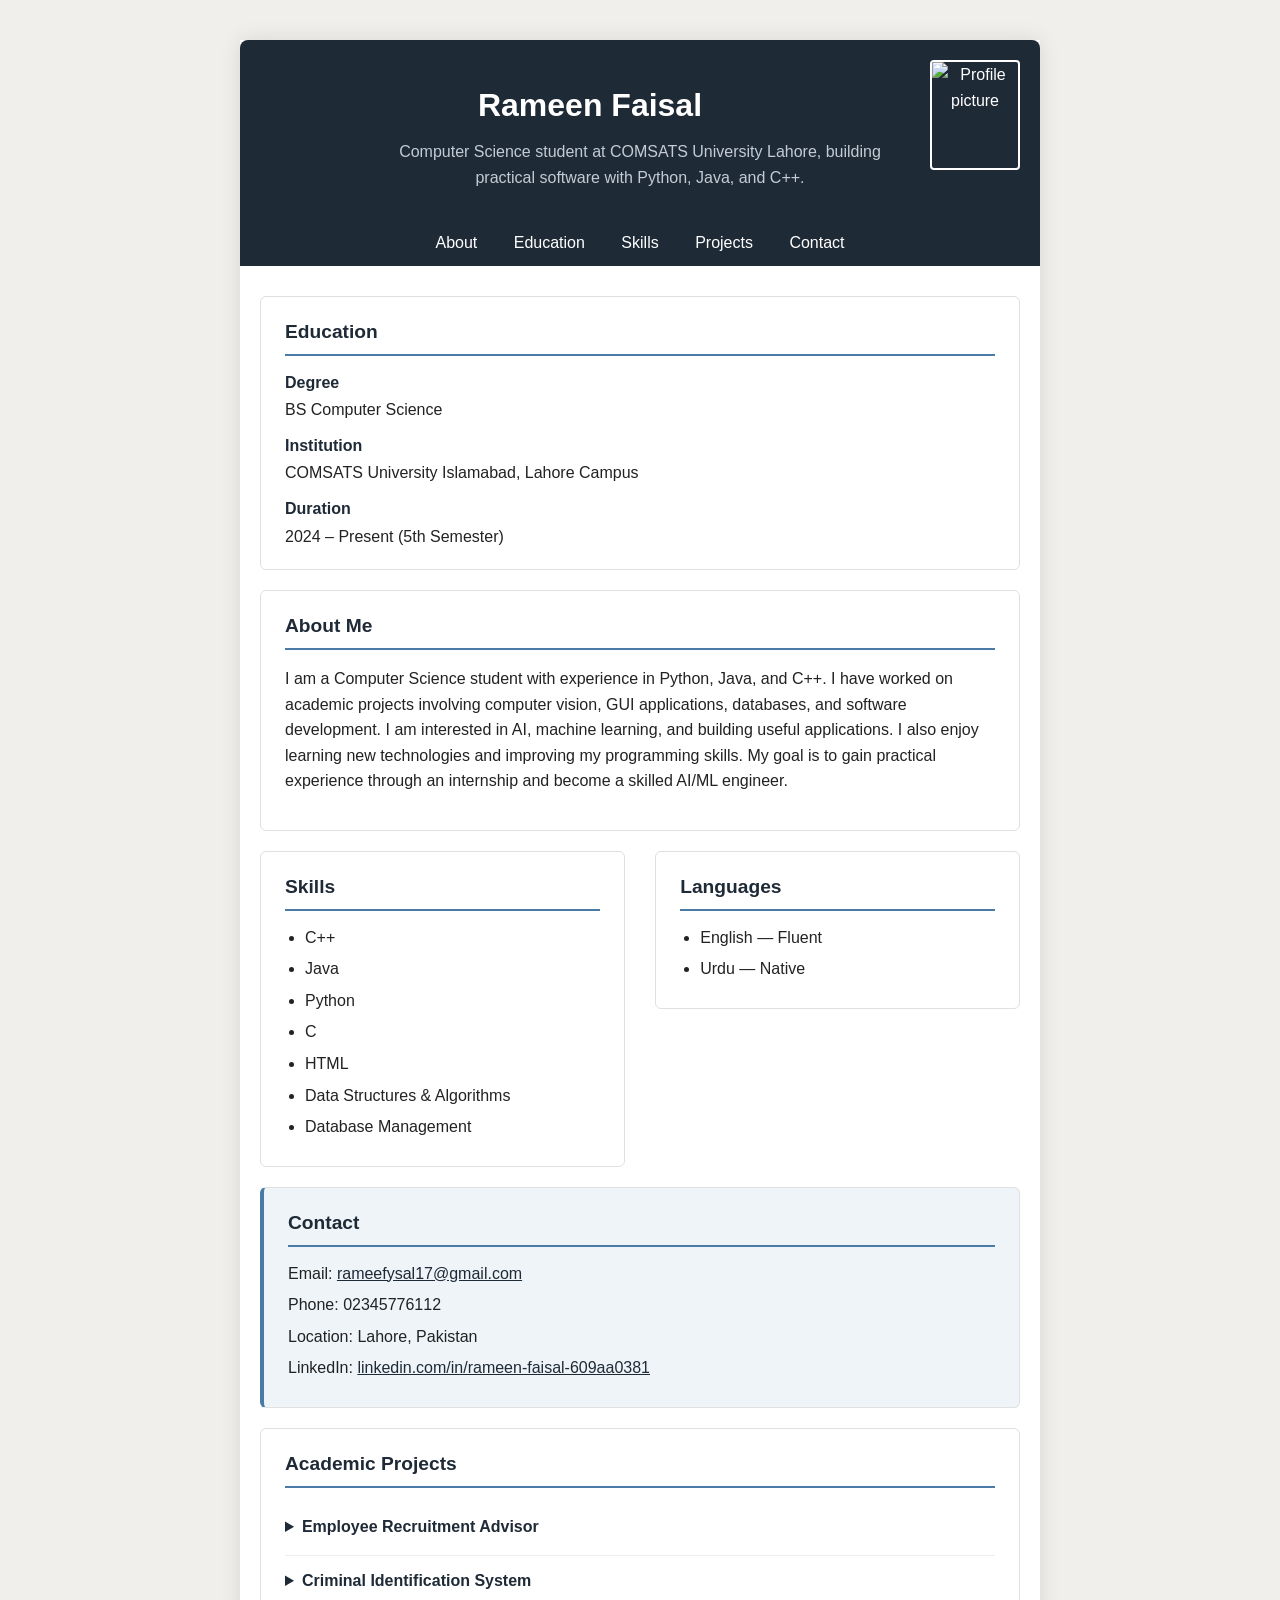
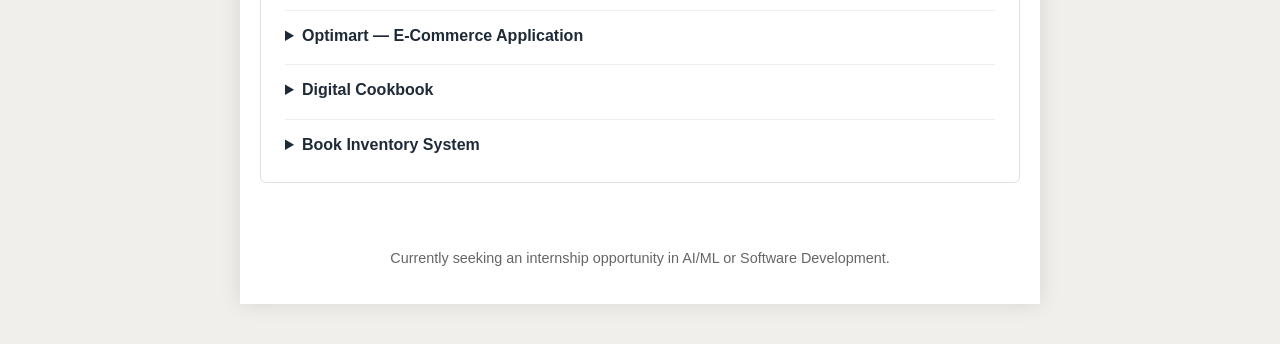
==== lab-1/index.html @ b45e9159 "Add files via upload" ====
<!doctype html>

<html lang="en">
  <head>
    <meta charset="UTF-8" />
    <meta name="viewport" content="width=device-width, initial-scale=1.0" />
    <title>Rameen Faisal — CV</title>
    <link rel="stylesheet" href="style.css" />
  </head>

  <body>
    <header>
      <img
        src="https://via.placeholder.com/150"
        alt="Profile picture"
        class="profile-photo"
      />

      <h1>Rameen Faisal</h1>

      <p class="tagline">
        Computer Science student at COMSATS University Lahore, building
        practical software with Python, Java, and C++.
      </p>
    </header>

    <nav>
      <a href="#about">About</a>
      <a href="#education">Education</a>
      <a href="#skills">Skills</a>
      <a href="#projects">Projects</a>
      <a href="#contact">Contact</a>
    </nav>

    <main>
      <section id="education">
        <h2>Education</h2>

        <dl>
          <dt>Degree</dt>
          <dd>BS Computer Science</dd>

          <dt>Institution</dt>
          <dd>COMSATS University Islamabad, Lahore Campus</dd>

          <dt>Duration</dt>
          <dd>2024 – Present (5th Semester)</dd>
        </dl>
      </section>

      <section id="about">
        <h2>About Me</h2>

        <p>
          I am a Computer Science student with experience in Python, Java, and
          C++. I have worked on academic projects involving computer vision, GUI
          applications, databases, and software development. I am interested in
          AI, machine learning, and building useful applications. I also enjoy
          learning new technologies and improving my programming skills. My goal
          is to gain practical experience through an internship and become a
          skilled AI/ML engineer.
        </p>
      </section>

      <section id="skills">
        <h2>Skills</h2>

        <ul>
          <li>C++</li>
          <li>Java</li>
          <li>Python</li>
          <li>C</li>
          <li>HTML</li>
          <li>Data Structures &amp; Algorithms</li>
          <li>Database Management</li>
        </ul>
      </section>

      <section id="languages">
        <h2>Languages</h2>

        <ul>
          <li>English — Fluent</li>
          <li>Urdu — Native</li>
        </ul>
      </section>

      <section id="contact">
        <h2>Contact</h2>

        <ul class="contact-list">
          <li>
            Email:
            <a href="mailto:rameefysal17@gmail.com"> rameefysal17@gmail.com </a>
          </li>

          <li>Phone: 02345776112</li>

          <li>Location: Lahore, Pakistan</li>

          <li>
            LinkedIn:
            <a
              href="https://linkedin.com/in/rameen-faisal-609aa0381"
              target="_blank"
              rel="noopener"
            >
              linkedin.com/in/rameen-faisal-609aa0381
            </a>
          </li>
        </ul>
      </section>

      <section id="projects">
        <h2>Academic Projects</h2>

        <article>
          <details>
            <summary>Employee Recruitment Advisor</summary>

            <p><strong>Python · NLP</strong></p>

            <ul>
              <li>
                Built a logic-based recruitment advisor in Python that screens
                and evaluates candidates by matching CV data against both
                custom-built and pre-existing job templates.
              </li>

              <li>
                Designed a system to automatically fetch and parse key details
                from candidate CVs, applying rule-based matching logic to score
                and rank applicants, reducing manual screening effort.
              </li>
            </ul>
          </details>
        </article>

        <article>
          <details>
            <summary>Criminal Identification System</summary>

            <p><strong>Java · OpenCV · JavaFX</strong></p>

            <ul>
              <li>
                Developed a real-time face detection system using OpenCV to
                identify individuals and retrieve their criminal records from a
                database.
              </li>

              <li>
                Designed an intuitive JavaFX GUI to display suspect profiles and
                match results with previous records.
              </li>
            </ul>
          </details>
        </article>

        <article>
          <details>
            <summary>Optimart — E-Commerce Application</summary>

            <p><strong>Java · JavaFX · JSON</strong></p>

            <ul>
              <li>
                Built a fully functional e-commerce desktop application with a
                JavaFX GUI supporting product browsing, cart management, order
                placement, and automated bill generation.
              </li>

              <li>
                Implemented JSON file-based storage to persist product, user,
                and order history data across sessions.
              </li>
            </ul>
          </details>
        </article>

        <article>
          <details>
            <summary>Digital Cookbook</summary>

            <p><strong>C++</strong></p>

            <ul>
              <li>
                Developed a desktop application in C++ for storing, adding, and
                searching recipes with a clean and user-friendly interface.
              </li>
            </ul>
          </details>
        </article>

        <article>
          <details>
            <summary>Book Inventory System</summary>

            <p><strong>Database Design · SQL</strong></p>

            <ul>
              <li>
                Designed and implemented a relational database system to manage
                a library's book inventory, including cataloguing, stock
                tracking, and query operations.
              </li>

              <li>
                Applied core database concepts including entity-relationship
                modelling, normalization, and structured SQL queries for
                efficient data retrieval.
              </li>
            </ul>
          </details>
        </article>
      </section>
    </main>

    <footer>
      <p>
        Currently seeking an internship opportunity in AI/ML or Software
        Development.
      </p>
    </footer>
  </body>
</html>
---- lab-1/style.css ----
:root {
  color-scheme: light;
}

* {
  box-sizing: border-box;
}

html {
  background: #f0efec;
}
body {
  width: 800px;
  max-width: 92%;
  margin: 40px auto;
  font-family: Arial, Helvetica, sans-serif;
  color: #222222;
  background: #ffffff;
  box-shadow: 0 0 20px rgba(0, 0, 0, 0.1);
  line-height: 1.6;
}

header {
  background: #1f2a37;
  color: #ffffff;
  text-align: center;
  padding: 20px;
  border-radius: 8px 8px 0 0;
  overflow: hidden;
}
.profile-photo {
  float: right;
  width: 90px;
  height: 110px;
  border-radius: 4px;
  border: 2px solid #ffffff;
  object-fit: cover;
  margin: 0 0 10px 10px;
}
header h1 {
  margin: 20px 0 8px;
  font-size: 2rem;
  color: #ffffff;
}
.tagline {
  max-width: 500px;
  margin: 0 auto 10px;
  color: #c3ccd4;
}

nav {
  background: #1f2a37;
  padding: 10px 0;
  text-align: center;
}
nav a {
  color: #ffffff;
  text-decoration: none;
  margin: 0 12px;
  padding: 6px 4px;
  border-bottom: 2px solid transparent;
}
nav a:hover {
  border-bottom-color: #4a7ba6;
}

main {
  max-width: 850px;
  margin: 30px auto;
  padding: 0 20px;
}

section {
  background: #ffffff;
  border: 1px solid #e0e0e0;
  border-radius: 6px;
  padding: 20px 24px;
  margin-bottom: 20px;
  color: #222222;
}
section h2 {
  margin-top: 0;
  margin-bottom: 14px;
  padding-bottom: 6px;
  border-bottom: 2px solid #4a7ba6;
  font-size: 1.2rem;
  color: #1f2a37;
}
section p {
  color: #222222;
}

#skills {
  float: left;
  width: 48%;
}
#languages {
  float: right;
  width: 48%;
}
#contact {
  clear: both;
}

dl {
  margin: 0;
}
dt {
  font-weight: bold;
  color: #1f2a37;
  margin-top: 10px;
}
dt:first-child {
  margin-top: 0;
}
dd {
  margin: 2px 0 0;
  color: #222222;
}

#skills ul,
#languages ul {
  margin: 0;
  padding-left: 20px;
}
#skills li,
#languages li {
  margin-bottom: 6px;
  color: #222222;
}

#contact {
  border-left: 4px solid #4a7ba6;
  background: #eef4f8;
}
#contact li {
  color: #222222;
}
.contact-list {
  list-style: none;
  margin: 0;
  padding: 0;
}
.contact-list li {
  margin-bottom: 6px;
}
#contact .contact-list a {
  color: #1f2a37;
}

#projects article {
  padding: 12px 0;
  border-bottom: 1px solid #eee;
}
#projects article:last-child {
  border-bottom: none;
  padding-bottom: 0;
}
#projects summary {
  cursor: pointer;
  font-weight: bold;
  color: #1f2a37;
  margin-bottom: 4px;
}
#projects p {
  margin: 0 0 6px;
  color: #4a7ba6;
}
#projects ul {
  margin: 0;
  padding-left: 20px;
}
#projects li {
  margin-bottom: 4px;
  color: #222222;
}

footer {
  text-align: center;
  padding: 20px;
  color: #666666;
  font-size: 0.9rem;
  border-radius: 0 0 8px 8px;
}
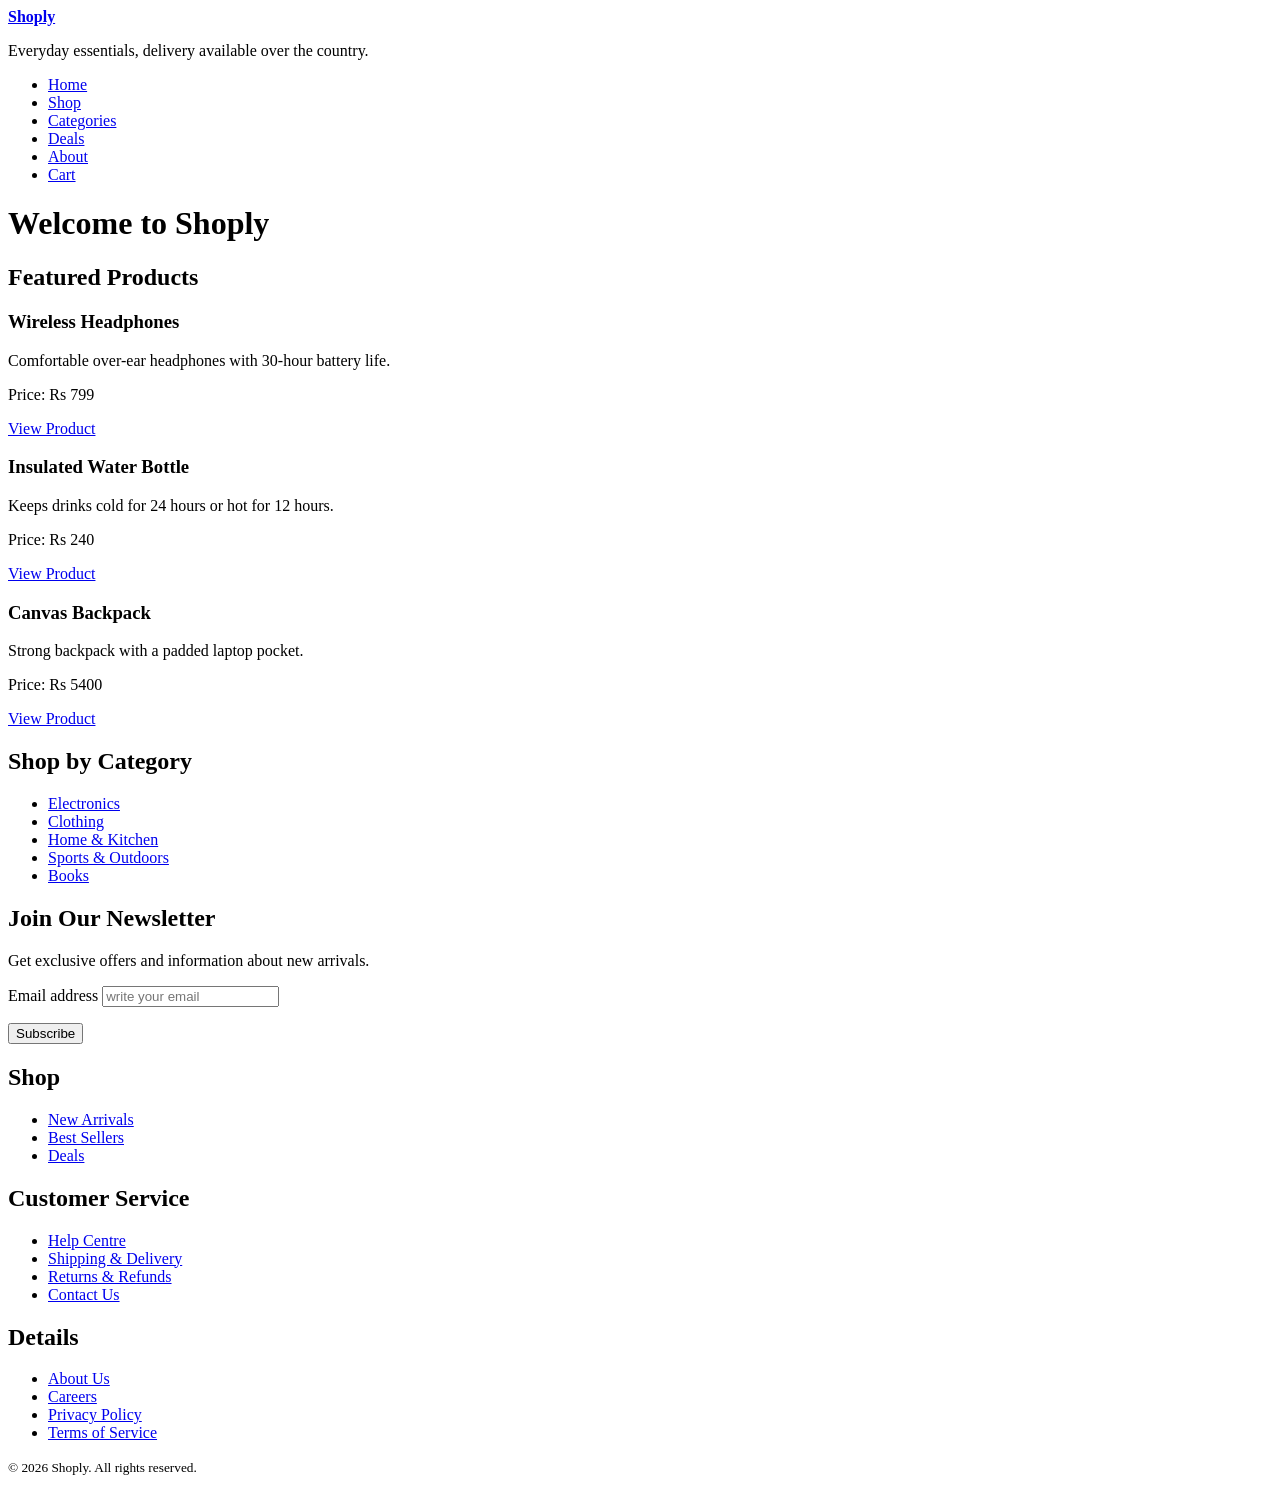
==== commit aa5da7aa: "Add files via upload" ====
--- a/lab-1/index.html
+++ b/lab-1/index.html
@@ -1,227 +1,123 @@
 <!doctype html>
-
 <html lang="en">
   <head>
-    <meta charset="UTF-8" />
-    <meta name="viewport" content="width=device-width, initial-scale=1.0" />
-    <title>Rameen Faisal — CV</title>
-    <link rel="stylesheet" href="style.css" />
+    <meta charset="UTF-8" >
+    <meta name="viewport" content="width=device-width, initial-scale=1.0" >
+    <title>Ecommerce-website</title>
   </head>
-
   <body>
     <header>
-      <img
-        src="https://via.placeholder.com/150"
-        alt="Profile picture"
-        class="profile-photo"
-      />
+      <a href="/">
+        <strong>Shoply</strong>
+      </a>
+      <p>Everyday essentials, delivery available over the country.</p>
 
-      <h1>Rameen Faisal</h1>
-
-      <p class="tagline">
-        Computer Science student at COMSATS University Lahore, building
-        practical software with Python, Java, and C++.
-      </p>
+      <nav>
+        <ul>
+          <li><a href="/">Home</a></li>
+          <li><a href="/shop">Shop</a></li>
+          <li><a href="/categories">Categories</a></li>
+          <li><a href="/deals">Deals</a></li>
+          <li><a href="/about">About</a></li>
+          <li><a href="/cart">Cart</a></li>
+        </ul>
+      </nav>
     </header>
 
-    <nav>
-      <a href="#about">About</a>
-      <a href="#education">Education</a>
-      <a href="#skills">Skills</a>
-      <a href="#projects">Projects</a>
-      <a href="#contact">Contact</a>
-    </nav>
+    <main>
+      <h1>Welcome to Shoply</h1>
 
-    <main>
-      <section id="education">
-        <h2>Education</h2>
+      <section>
+        <h2>Featured Products</h2>
 
-        <dl>
-          <dt>Degree</dt>
-          <dd>BS Computer Science</dd>
+        <article>
+          <h3>Wireless Headphones</h3>
+          <p>Comfortable over-ear headphones with 30-hour battery life.</p>
+          <p>Price: Rs 799</p>
+          <a href="/products/wireless-headphones">View Product</a>
+        </article>
 
-          <dt>Institution</dt>
-          <dd>COMSATS University Islamabad, Lahore Campus</dd>
+        <article>
+          <h3>Insulated Water Bottle</h3>
+          <p>Keeps drinks cold for 24 hours or hot for 12 hours.</p>
+          <p>Price: Rs 240</p>
+          <a href="/products/insulated-water-bottle">View Product</a>
+        </article>
 
-          <dt>Duration</dt>
-          <dd>2024 – Present (5th Semester)</dd>
-        </dl>
+        <article>
+          <h3>Canvas Backpack</h3>
+          <p>Strong backpack with a padded laptop pocket.</p>
+          <p>Price: Rs 5400</p>
+          <a href="/products/canvas-backpack">View Product</a>
+        </article>
       </section>
 
-      <section id="about">
-        <h2>About Me</h2>
-
-        <p>
-          I am a Computer Science student with experience in Python, Java, and
-          C++. I have worked on academic projects involving computer vision, GUI
-          applications, databases, and software development. I am interested in
-          AI, machine learning, and building useful applications. I also enjoy
-          learning new technologies and improving my programming skills. My goal
-          is to gain practical experience through an internship and become a
-          skilled AI/ML engineer.
-        </p>
-      </section>
-
-      <section id="skills">
-        <h2>Skills</h2>
+      <section>
+        <h2>Shop by Category</h2>
 
         <ul>
-          <li>C++</li>
-          <li>Java</li>
-          <li>Python</li>
-          <li>C</li>
-          <li>HTML</li>
-          <li>Data Structures &amp; Algorithms</li>
-          <li>Database Management</li>
+          <li><a href="/categories/electronics">Electronics</a></li>
+          <li><a href="/categories/clothing">Clothing</a></li>
+          <li><a href="/categories/home-kitchen">Home &amp; Kitchen</a></li>
+          <li>
+            <a href="/categories/sports-outdoors">Sports &amp; Outdoors</a>
+          </li>
+          <li><a href="/categories/books">Books</a></li>
         </ul>
       </section>
 
-      <section id="languages">
-        <h2>Languages</h2>
+      <section>
+        <h2>Join Our Newsletter</h2>
+        <p>Get exclusive offers and information about new arrivals.</p>
 
-        <ul>
-          <li>English — Fluent</li>
-          <li>Urdu — Native</li>
-        </ul>
-      </section>
+        <form>
+          <p>
+            <label for="newsletter-email">Email address</label>
+            <input
+              type="email"
+              id="newsletter-email"
+              name="email"
+              placeholder="write your email"
+              required
+            >
+          </p>
 
-      <section id="contact">
-        <h2>Contact</h2>
-
-        <ul class="contact-list">
-          <li>
-            Email:
-            <a href="mailto:rameefysal17@gmail.com"> rameefysal17@gmail.com </a>
-          </li>
-
-          <li>Phone: 02345776112</li>
-
-          <li>Location: Lahore, Pakistan</li>
-
-          <li>
-            LinkedIn:
-            <a
-              href="https://linkedin.com/in/rameen-faisal-609aa0381"
-              target="_blank"
-              rel="noopener"
-            >
-              linkedin.com/in/rameen-faisal-609aa0381
-            </a>
-          </li>
-        </ul>
-      </section>
-
-      <section id="projects">
-        <h2>Academic Projects</h2>
-
-        <article>
-          <details>
-            <summary>Employee Recruitment Advisor</summary>
-
-            <p><strong>Python · NLP</strong></p>
-
-            <ul>
-              <li>
-                Built a logic-based recruitment advisor in Python that screens
-                and evaluates candidates by matching CV data against both
-                custom-built and pre-existing job templates.
-              </li>
-
-              <li>
-                Designed a system to automatically fetch and parse key details
-                from candidate CVs, applying rule-based matching logic to score
-                and rank applicants, reducing manual screening effort.
-              </li>
-            </ul>
-          </details>
-        </article>
-
-        <article>
-          <details>
-            <summary>Criminal Identification System</summary>
-
-            <p><strong>Java · OpenCV · JavaFX</strong></p>
-
-            <ul>
-              <li>
-                Developed a real-time face detection system using OpenCV to
-                identify individuals and retrieve their criminal records from a
-                database.
-              </li>
-
-              <li>
-                Designed an intuitive JavaFX GUI to display suspect profiles and
-                match results with previous records.
-              </li>
-            </ul>
-          </details>
-        </article>
-
-        <article>
-          <details>
-            <summary>Optimart — E-Commerce Application</summary>
-
-            <p><strong>Java · JavaFX · JSON</strong></p>
-
-            <ul>
-              <li>
-                Built a fully functional e-commerce desktop application with a
-                JavaFX GUI supporting product browsing, cart management, order
-                placement, and automated bill generation.
-              </li>
-
-              <li>
-                Implemented JSON file-based storage to persist product, user,
-                and order history data across sessions.
-              </li>
-            </ul>
-          </details>
-        </article>
-
-        <article>
-          <details>
-            <summary>Digital Cookbook</summary>
-
-            <p><strong>C++</strong></p>
-
-            <ul>
-              <li>
-                Developed a desktop application in C++ for storing, adding, and
-                searching recipes with a clean and user-friendly interface.
-              </li>
-            </ul>
-          </details>
-        </article>
-
-        <article>
-          <details>
-            <summary>Book Inventory System</summary>
-
-            <p><strong>Database Design · SQL</strong></p>
-
-            <ul>
-              <li>
-                Designed and implemented a relational database system to manage
-                a library's book inventory, including cataloguing, stock
-                tracking, and query operations.
-              </li>
-
-              <li>
-                Applied core database concepts including entity-relationship
-                modelling, normalization, and structured SQL queries for
-                efficient data retrieval.
-              </li>
-            </ul>
-          </details>
-        </article>
+          <button type="submit">Subscribe</button>
+        </form>
       </section>
     </main>
 
     <footer>
-      <p>
-        Currently seeking an internship opportunity in AI/ML or Software
-        Development.
-      </p>
+      <div>
+        <h2>Shop</h2>
+        <ul>
+          <li><a href="/shop/new-arrivals">New Arrivals</a></li>
+          <li><a href="/shop/best-sellers">Best Sellers</a></li>
+          <li><a href="/deals">Deals</a></li>
+        </ul>
+      </div>
+
+      <div>
+        <h2>Customer Service</h2>
+        <ul>
+          <li><a href="/help">Help Centre</a></li>
+          <li><a href="/shipping">Shipping &amp; Delivery</a></li>
+          <li><a href="/returns">Returns &amp; Refunds</a></li>
+          <li><a href="/contact">Contact Us</a></li>
+        </ul>
+      </div>
+
+      <div>
+        <h2>Details</h2>
+        <ul>
+          <li><a href="/about">About Us</a></li>
+          <li><a href="/careers">Careers</a></li>
+          <li><a href="/privacy">Privacy Policy</a></li>
+          <li><a href="/terms">Terms of Service</a></li>
+        </ul>
+      </div>
+
+      <p><small>© 2026 Shoply. All rights reserved.</small></p>
     </footer>
   </body>
 </html>
